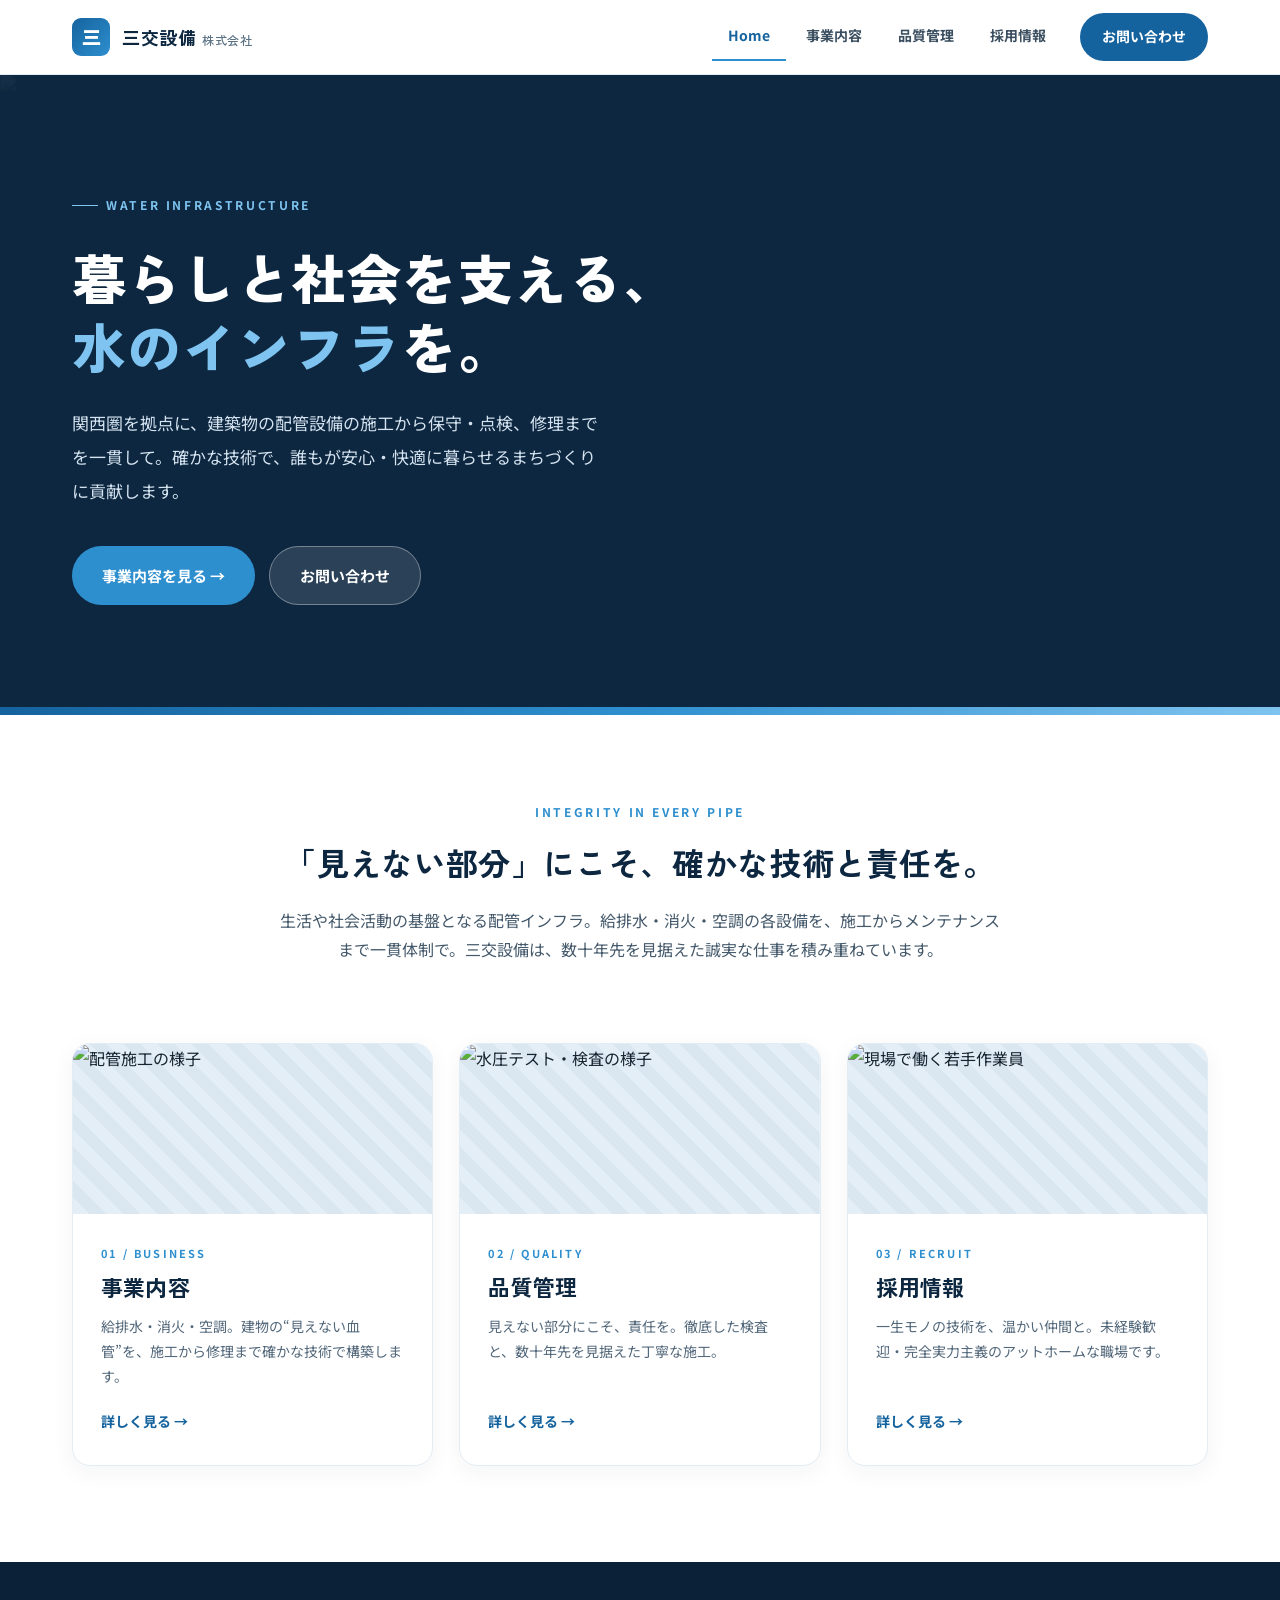
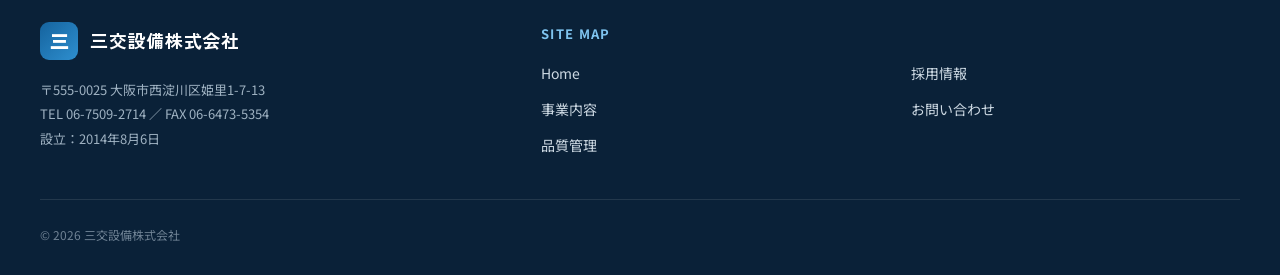
==== index.html @ f9f73b2b "refactor: ファイル構造と画像を更新" ====
<!DOCTYPE html>
<html lang="ja">
<head>
  <meta charset="utf-8">
  <meta name="viewport" content="width=device-width, initial-scale=1">
  <title>三交設備株式会社 ｜ 暮らしと社会を支える水のインフラを</title>
  <meta name="description" content="関西圏を拠点に、給排水・消火・空調の配管設備の施工から保守・点検、修理までを一貫して。確かな技術で安心・快適なまちづくりに貢献する三交設備株式会社のコーポレートサイトです。">
  <link rel="preconnect" href="https://fonts.googleapis.com">
  <link rel="preconnect" href="https://fonts.gstatic.com" crossorigin>
  <link href="https://fonts.googleapis.com/css2?family=Zen+Kaku+Gothic+New:wght@400;500;700;900&family=Noto+Sans+JP:wght@400;500;700&display=swap" rel="stylesheet">
  <link rel="stylesheet" href="assets/css/styles.css">
  <script src="assets/js/main.js" defer></script>
</head>
<body>
<div class="page">

  <!-- ============ HEADER ============ -->
  <header class="site-header">
    <div class="site-header__inner">
      <a class="brand" href="index.html">
        <span class="brand__mark">三</span>
        <span class="brand__name">三交設備<small>株式会社</small></span>
      </a>
      <button class="nav-toggle" type="button" aria-label="メニューを開閉" aria-expanded="false" aria-controls="site-nav">
        <span></span><span></span><span></span>
      </button>
      <nav class="nav" id="site-nav">
        <a class="nav__link is-active" href="index.html">Home</a>
        <a class="nav__link" href="business.html">事業内容</a>
        <a class="nav__link" href="quality.html">品質管理</a>
        <a class="nav__link" href="recruit.html">採用情報</a>
        <a class="nav__cta" href="contact.html">お問い合わせ</a>
      </nav>
    </div>
  </header>

  <main class="main page-enter">

    <!-- HERO -->
    <section class="hero">
      <img class="hero__img" src="assets/images/hero-piping.jpeg" alt="配管施工の現場">
      <div class="hero__overlay"></div>
      <div class="hero__inner">
        <div class="hero__content">
          <div class="hero__eyebrow">WATER INFRASTRUCTURE</div>
          <h1 class="hero__title">暮らしと社会を支える、<br><em>水のインフラ</em>を。</h1>
          <p class="hero__text">関西圏を拠点に、建築物の配管設備の施工から保守・点検、修理までを一貫して。確かな技術で、誰もが安心・快適に暮らせるまちづくりに貢献します。</p>
          <div class="hero__actions">
            <a class="btn btn--accent" href="business.html">事業内容を見る →</a>
            <a class="btn btn--ghost" href="contact.html">お問い合わせ</a>
          </div>
        </div>
      </div>
      <div class="hero__bar"></div>
    </section>

    <!-- INTRO -->
    <section class="intro">
      <div class="eyebrow">INTEGRITY IN EVERY PIPE</div>
      <h2>「見えない部分」にこそ、確かな技術と責任を。</h2>
      <p>生活や社会活動の基盤となる配管インフラ。給排水・消火・空調の各設備を、施工からメンテナンスまで一貫体制で。三交設備は、数十年先を見据えた誠実な仕事を積み重ねています。</p>
    </section>

    <!-- THREE NAV CARDS -->
    <section class="nav-cards">
      <div class="nav-cards__grid">

        <a class="feature-card" href="business.html">
          <div class="feature-card__media media">
            <img src="assets/images/piping-installation.jpeg" alt="配管施工の様子">
          </div>
          <div class="feature-card__body">
            <div class="feature-card__num">01 / BUSINESS</div>
            <h3>事業内容</h3>
            <p>給排水・消火・空調。建物の“見えない血管”を、施工から修理まで確かな技術で構築します。</p>
            <span class="text-link">詳しく見る →</span>
          </div>
        </a>

        <a class="feature-card" href="quality.html">
          <div class="feature-card__media media">
            <img src="assets/images/site-inspection.jpeg" alt="水圧テスト・検査の様子">
          </div>
          <div class="feature-card__body">
            <div class="feature-card__num">02 / QUALITY</div>
            <h3>品質管理</h3>
            <p>見えない部分にこそ、責任を。徹底した検査と、数十年先を見据えた丁寧な施工。</p>
            <span class="text-link">詳しく見る →</span>
          </div>
        </a>

        <a class="feature-card" href="recruit.html">
          <div class="feature-card__media media">
            <img src="assets/images/hvac-inspection.jpeg" alt="現場で働く若手作業員">
          </div>
          <div class="feature-card__body">
            <div class="feature-card__num">03 / RECRUIT</div>
            <h3>採用情報</h3>
            <p>一生モノの技術を、温かい仲間と。未経験歓迎・完全実力主義のアットホームな職場です。</p>
            <span class="text-link">詳しく見る →</span>
          </div>
        </a>

      </div>
    </section>

  </main>

  <!-- ============ FOOTER ============ -->
  <footer class="site-footer">
    <div class="site-footer__grid">
      <div>
        <div class="site-footer__brand">
          <span class="brand__mark">三</span>
          <span class="brand__name">三交設備株式会社</span>
        </div>
        <p class="site-footer__addr">〒555-0025 大阪市西淀川区姫里1-7-13<br>TEL 06-7509-2714 ／ FAX 06-6473-5354<br>設立：2014年8月6日</p>
      </div>
      <div>
        <div class="site-footer__col-title">SITE MAP</div>
        <div class="site-footer__links">
          <a href="index.html">Home</a>
          <a href="business.html">事業内容</a>
          <a href="quality.html">品質管理</a>
        </div>
      </div>
      <div>
        <div class="site-footer__col-title">&nbsp;</div>
        <div class="site-footer__links">
          <a href="recruit.html">採用情報</a>
          <a href="contact.html">お問い合わせ</a>
        </div>
      </div>
    </div>
    <div class="site-footer__copy">© 2026 三交設備株式会社</div>
  </footer>

</div>
</body>
</html>
---- assets/css/styles.css ----
/* =========================================================================
   三交設備株式会社 コーポレートサイト — 共通スタイル
   デザイントークンは docs/design-reference.md を参照
   ========================================================================= */

:root {
  /* Colors */
  --navy:          #0d2740;  /* メインダークネイビー */
  --navy-deep:     #0a2138;  /* フッター背景 */
  --navy-mid:      #16527f;  /* グラデーション用ミドルブルー */
  --blue:          #15639e;  /* プライマリブルー */
  --blue-hover:    #0d4f82;  /* プライマリブルー hover */
  --blue-accent:   #2e8fcf;  /* アクセントブルー */
  --blue-accent-h: #3ba0e0;  /* アクセントブルー hover */
  --blue-light:    #7fc4f0;  /* ライトブルー（ダーク背景上） */
  --pale-1:        #cfe3f1;
  --pale-2:        #cfe0ee;
  --pale-3:        #cdd9e3;
  --bg-tint:       #eef5fa;  /* 薄いブルー背景 */
  --bg-tint-2:     #f6fafd;  /* さらに薄いブルー背景 */

  --ink:           #16242f;  /* 本文デフォルト */
  --ink-1:         #43586a;
  --ink-2:         #52677a;
  --ink-3:         #26384a;
  --muted-1:       #6a7d8c;
  --muted-2:       #90a1ae;
  --muted-3:       #9fb2c2;
  --muted-4:       #6f8294;

  --border:        #e2ecf3;
  --border-input:  #d7e3ec;

  --error:         #d4543a;
  --success:       #1d7a45;
  --success-bg:    #eef9f1;
  --success-border:#bfe0c9;

  /* Layout */
  --maxw:          1200px;
  --pad-x:         32px;

  --radius-card:   18px;
  --radius-sm:     14px;
  --shadow-card:   0 6px 24px rgba(13, 39, 64, .05);
  --shadow-card-h: 0 14px 40px rgba(13, 39, 64, .12);

  --header-h:      74px;

  --font-head: 'Zen Kaku Gothic New', sans-serif;
  --font-body: 'Noto Sans JP', sans-serif;

  /* Placeholder stripe (画像未差し替え時のフォールバック) */
  --stripe: repeating-linear-gradient(45deg, #e4eef6 0, #e4eef6 12px, #dae7f1 12px, #dae7f1 24px);
}

* { box-sizing: border-box; margin: 0; padding: 0; }

html { scroll-behavior: smooth; }

body {
  font-family: var(--font-body);
  color: var(--ink);
  background: #fff;
  -webkit-font-smoothing: antialiased;
  line-height: 1.8;
}

h1, h2, h3, h4 {
  font-family: var(--font-head);
  line-height: 1.35;
  letter-spacing: .01em;
}

img { display: block; max-width: 100%; }

a { color: inherit; text-decoration: none; }

button {
  font-family: inherit;
  cursor: pointer;
  border: none;
  background: none;
  color: inherit;
}

@keyframes fadeUp {
  from { opacity: 0; transform: translateY(18px); }
  to   { opacity: 1; transform: translateY(0); }
}

/* ---- Layout helpers ---------------------------------------------------- */
.page { min-height: 100vh; display: flex; flex-direction: column; background: #fff; }
.main { flex: 1; }
.container { max-width: var(--maxw); margin: 0 auto; padding: 0 var(--pad-x); }
.page-enter { animation: fadeUp .5s ease both; }

.eyebrow {
  font-size: 12px;
  font-weight: 700;
  letter-spacing: .22em;
  color: var(--blue-accent);
}
.eyebrow--light { color: var(--blue-light); }
.eyebrow--center { text-align: center; }

/* ---- Buttons ----------------------------------------------------------- */
.btn {
  display: inline-flex;
  align-items: center;
  justify-content: center;
  gap: 8px;
  font-weight: 700;
  border-radius: 999px;
  transition: background .2s ease, color .2s ease, box-shadow .2s ease, transform .2s ease;
}
.btn--primary { padding: 15px 30px; background: var(--blue); color: #fff; font-size: 15px; }
.btn--primary:hover { background: var(--blue-hover); }
.btn--accent { padding: 15px 30px; background: var(--blue-accent); color: #fff; font-size: 15px; }
.btn--accent:hover { background: var(--blue-accent-h); }
.btn--ghost {
  padding: 15px 30px;
  background: rgba(255, 255, 255, .12);
  color: #fff;
  font-size: 15px;
  border: 1px solid rgba(255, 255, 255, .35);
}
.btn--ghost:hover { background: rgba(255, 255, 255, .22); }
.btn--lg { padding: 16px 38px; font-size: 16px; }

.text-link {
  align-self: flex-start;
  color: var(--blue);
  font-weight: 700;
  font-size: 14px;
  display: inline-flex;
  gap: 6px;
  align-items: center;
  transition: gap .2s ease;
}
.text-link:hover { gap: 11px; }

/* ---- Header ------------------------------------------------------------ */
.site-header {
  position: sticky;
  top: 0;
  z-index: 50;
  background: rgba(255, 255, 255, .92);
  backdrop-filter: blur(10px);
  border-bottom: 1px solid var(--border);
}
.site-header__inner {
  max-width: var(--maxw);
  margin: 0 auto;
  padding: 0 var(--pad-x);
  height: var(--header-h);
  display: flex;
  align-items: center;
  justify-content: space-between;
  gap: 24px;
}
.brand { display: flex; align-items: center; gap: 12px; }
.brand__mark {
  display: flex;
  align-items: center;
  justify-content: center;
  width: 38px;
  height: 38px;
  border-radius: 9px;
  background: linear-gradient(135deg, var(--blue), var(--blue-accent));
  color: #fff;
  font-family: var(--font-head);
  font-weight: 900;
  font-size: 19px;
}
.brand__name {
  font-family: var(--font-head);
  font-weight: 700;
  font-size: 18px;
  color: var(--navy);
  letter-spacing: .04em;
}
.brand__name small { font-size: 12px; font-weight: 500; color: #5b7184; margin-left: 5px; }

.nav { display: flex; align-items: center; gap: 4px; }
.nav__link {
  padding: 10px 16px;
  font-size: 14px;
  font-weight: 700;
  color: #3b4f60;
  border-bottom: 2px solid transparent;
  transition: color .2s ease;
}
.nav__link:hover { color: var(--blue); }
.nav__link.is-active { color: var(--blue); border-bottom-color: var(--blue-accent); }
.nav__cta {
  margin-left: 14px;
  padding: 11px 22px;
  border-radius: 999px;
  background: var(--blue);
  color: #fff;
  font-weight: 700;
  font-size: 14px;
  transition: background .2s ease;
}
.nav__cta:hover { background: var(--blue-hover); }

.nav-toggle { display: none; flex-direction: column; gap: 5px; padding: 8px; }
.nav-toggle span { display: block; width: 24px; height: 2px; background: var(--navy); border-radius: 2px; }

/* ---- Footer ------------------------------------------------------------ */
.site-footer { background: var(--navy-deep); color: var(--pale-3); padding: 60px var(--pad-x) 30px; }
.site-footer__grid {
  max-width: var(--maxw);
  margin: 0 auto;
  display: grid;
  grid-template-columns: 1.4fr 1fr 1fr;
  gap: 40px;
  padding-bottom: 40px;
  border-bottom: 1px solid rgba(255, 255, 255, .1);
}
.site-footer__brand { display: flex; align-items: center; gap: 12px; margin-bottom: 18px; }
.site-footer__brand .brand__name { color: #fff; }
.site-footer__addr { font-size: 13px; line-height: 1.9; color: var(--muted-3); }
.site-footer__col-title {
  font-size: 13px;
  font-weight: 700;
  color: var(--blue-light);
  margin-bottom: 16px;
  letter-spacing: .1em;
  min-height: 19px;
}
.site-footer__links { display: flex; flex-direction: column; gap: 11px; align-items: flex-start; }
.site-footer__links a { font-size: 14px; color: var(--pale-3); transition: color .2s ease; }
.site-footer__links a:hover { color: #fff; }
.site-footer__copy { max-width: var(--maxw); margin: 24px auto 0; font-size: 12px; color: var(--muted-4); }

/* ---- Page header band (Business / Quality / Contact) ------------------- */
.page-head {
  background: linear-gradient(120deg, var(--navy), var(--navy-mid));
  color: #fff;
  padding: 78px var(--pad-x) 64px;
}
.page-head__title { font-size: 40px; font-weight: 900; margin: 16px 0 20px; }
.page-head__lead { font-size: 16px; color: var(--pale-2); max-width: 760px; }
.page-head--photo { position: relative; overflow: hidden; }
.page-head--photo .container { position: relative; z-index: 1; }
.page-head__img { position: absolute; inset: 0; width: 100%; height: 100%; object-fit: cover; opacity: .28; }
.page-head__overlay {
  position: absolute; inset: 0;
  background: linear-gradient(120deg, rgba(13,39,64,.92) 0%, rgba(22,82,127,.72) 100%);
}

/* ---- Image helpers ----------------------------------------------------- */
.media {
  background: var(--stripe) center / cover no-repeat;
  background-color: var(--bg-tint);
}
.media img { width: 100%; height: 100%; object-fit: cover; }

/* =========================================================================
   HOME
   ========================================================================= */
.hero {
  position: relative;
  min-height: 640px;
  display: flex;
  align-items: center;
  overflow: hidden;
  background: var(--navy);
}
.hero__img { position: absolute; inset: 0; width: 100%; height: 100%; object-fit: cover; opacity: .42; }
.hero__overlay {
  position: absolute; inset: 0;
  background: linear-gradient(100deg, rgba(13,39,64,.92) 0%, rgba(13,39,64,.6) 48%, rgba(13,39,64,.15) 100%);
}
.hero__inner { position: relative; max-width: var(--maxw); margin: 0 auto; padding: 0 var(--pad-x); width: 100%; }
.hero__content { max-width: 660px; color: #fff; }
.hero__eyebrow {
  display: inline-flex; align-items: center; gap: 8px;
  font-size: 12px; font-weight: 700; letter-spacing: .22em;
  color: var(--blue-light); margin-bottom: 26px;
}
.hero__eyebrow::before { content: ""; width: 26px; height: 1px; background: var(--blue-light); }
.hero__title { font-size: 54px; font-weight: 900; line-height: 1.28; letter-spacing: .02em; margin-bottom: 26px; }
.hero__title em { font-style: normal; color: var(--blue-light); }
.hero__text { font-size: 17px; line-height: 2; color: #d4e3ef; max-width: 540px; margin-bottom: 38px; }
.hero__actions { display: flex; gap: 14px; flex-wrap: wrap; }
.hero__bar { position: absolute; bottom: 0; left: 0; right: 0; height: 8px;
  background: linear-gradient(90deg, var(--blue), var(--blue-accent), var(--blue-light)); }

.intro { max-width: 1000px; margin: 0 auto; padding: 86px var(--pad-x) 30px; text-align: center; }
.intro h2 { font-size: 32px; font-weight: 700; color: var(--navy); margin: 18px 0 22px; }
.intro p { font-size: 16px; color: var(--ink-1); max-width: 720px; margin: 0 auto; }

.nav-cards { max-width: var(--maxw); margin: 0 auto; padding: 50px var(--pad-x) 96px; }
.nav-cards__grid { display: grid; grid-template-columns: repeat(3, 1fr); gap: 26px; }
.feature-card {
  display: flex; flex-direction: column;
  border: 1px solid var(--border); border-radius: var(--radius-card);
  overflow: hidden; background: #fff; box-shadow: var(--shadow-card);
  transition: box-shadow .25s ease, transform .25s ease;
}
.feature-card:hover { box-shadow: var(--shadow-card-h); transform: translateY(-4px); }
.feature-card__media { height: 170px; }
.feature-card__body { padding: 30px 28px; display: flex; flex-direction: column; flex: 1; }
.feature-card__num { font-size: 11px; font-weight: 700; letter-spacing: .2em; color: var(--blue-accent); margin-bottom: 8px; }
.feature-card__body h3 { font-size: 22px; font-weight: 700; color: var(--navy); margin-bottom: 12px; }
.feature-card__body p { font-size: 14px; color: var(--ink-2); flex: 1; margin-bottom: 20px; }

/* =========================================================================
   BUSINESS
   ========================================================================= */
.biz-list { max-width: 1100px; margin: 0 auto; padding: 80px var(--pad-x) 96px; display: flex; flex-direction: column; gap: 64px; }
.biz-row { display: grid; grid-template-columns: 1.1fr 1fr; gap: 46px; align-items: center; }
.biz-row--reverse { grid-template-columns: 1fr 1.1fr; }
.biz-row--reverse .biz-row__media { order: 1; }
.biz-row--reverse .biz-row__text { order: 2; }
.biz-row__text h2 { font-size: 27px; font-weight: 700; color: var(--navy); margin: 14px 0 18px; }
.biz-row__text p { font-size: 15px; color: var(--ink-1); }
.biz-row__media { height: 280px; border-radius: 16px; overflow: hidden; }

.cta-band { background: var(--bg-tint); padding: 60px var(--pad-x); text-align: center; }
.cta-band h3 { font-size: 24px; font-weight: 700; color: var(--navy); margin-bottom: 14px; }
.cta-band p { font-size: 15px; color: var(--ink-2); margin-bottom: 28px; }

/* =========================================================================
   QUALITY
   ========================================================================= */
.quality-list { max-width: 1080px; margin: 0 auto; padding: 80px var(--pad-x) 60px; display: flex; flex-direction: column; gap: 30px; }
.quality-card {
  display: grid; grid-template-columns: 64px 1fr; gap: 26px; align-items: start;
  border: 1px solid var(--border); border-radius: var(--radius-card);
  padding: 38px 40px; background: #fff; box-shadow: var(--shadow-card);
}
.quality-card__num {
  width: 64px; height: 64px; border-radius: var(--radius-sm); background: var(--bg-tint);
  display: flex; align-items: center; justify-content: center;
  font-family: var(--font-head); font-weight: 900; font-size: 24px; color: var(--blue);
}
.quality-card h2 { font-size: 23px; font-weight: 700; color: var(--navy); margin-bottom: 14px; }
.quality-card p { font-size: 15px; color: var(--ink-1); margin-bottom: 18px; }
.quality-card p:last-child { margin-bottom: 0; }
.badges { display: flex; gap: 10px; flex-wrap: wrap; }
.badge { font-size: 12px; font-weight: 700; color: var(--blue); background: var(--bg-tint); padding: 7px 14px; border-radius: 999px; }

.quality-media { max-width: 1080px; margin: 0 auto; padding: 0 var(--pad-x) 96px; }
.quality-media__frame { height: 300px; border-radius: var(--radius-card); overflow: hidden; }

/* =========================================================================
   RECRUIT
   ========================================================================= */
.recruit-hero {
  position: relative; min-height: 420px; display: flex; align-items: center;
  overflow: hidden; background: var(--navy);
}
.recruit-hero__img { position: absolute; inset: 0; width: 100%; height: 100%; object-fit: cover; opacity: .4; }
.recruit-hero__overlay {
  position: absolute; inset: 0;
  background: linear-gradient(100deg, rgba(13,39,64,.96), rgba(21,99,158,.55));
}
.recruit-hero__inner { position: relative; max-width: var(--maxw); margin: 0 auto; padding: 60px var(--pad-x); width: 100%; color: #fff; }
.recruit-hero__title { font-size: 46px; font-weight: 900; margin: 18px 0; }
.recruit-hero__lead { font-size: 16px; color: var(--pale-2); max-width: 620px; }

.section { max-width: 1080px; margin: 0 auto; padding: 80px var(--pad-x) 24px; }
.section__title { font-size: 28px; font-weight: 700; color: var(--navy); text-align: center; margin: 12px 0 40px; }

.persona-grid { display: grid; grid-template-columns: repeat(3, 1fr); gap: 20px; }
.persona {
  border: 1px solid var(--border); border-radius: 16px; padding: 30px 26px;
  background: #fff; border-top: 4px solid var(--blue-accent);
}
.persona p { font-size: 15px; font-weight: 500; color: var(--ink-3); }
.persona strong { color: var(--blue); }

.reasons-band { background: var(--bg-tint); margin-top: 70px; padding: 74px var(--pad-x); }
.reasons-band__inner { max-width: 1080px; margin: 0 auto; }
.reasons { display: flex; flex-direction: column; gap: 24px; }
.reason {
  display: grid; grid-template-columns: auto 1fr; gap: 30px; align-items: start;
  background: #fff; border-radius: var(--radius-card); padding: 40px 44px;
  box-shadow: 0 6px 24px rgba(13, 39, 64, .06);
}
.reason__num { font-family: var(--font-head); font-weight: 900; font-size: 52px; color: var(--pale-1); line-height: 1; }
.reason h3 { font-size: 21px; font-weight: 700; color: var(--navy); margin-bottom: 12px; }
.reason p { font-size: 15px; color: var(--ink-1); }

.requirements { max-width: 920px; margin: 0 auto; padding: 80px var(--pad-x) 30px; }
.req-table { border: 1px solid var(--border); border-radius: 16px; overflow: hidden; }
.req-row { display: grid; grid-template-columns: 200px 1fr; border-bottom: 1px solid #eef2f6; }
.req-row:last-child { border-bottom: none; }
.req-row__key { background: var(--bg-tint-2); padding: 18px 24px; font-weight: 700; font-size: 14px; color: var(--navy); }
.req-row__val { padding: 18px 24px; font-size: 14px; color: var(--ink-1); }

.recruit-cta { text-align: center; padding: 20px var(--pad-x) 96px; }
.recruit-cta p { font-size: 13px; color: #7a8a99; margin-top: 16px; }

/* =========================================================================
   CONTACT
   ========================================================================= */
.contact-grid {
  max-width: 1080px; margin: 0 auto; padding: 80px var(--pad-x) 96px;
  display: grid; grid-template-columns: 1fr 1fr; gap: 56px; align-items: start;
}
.contact-col h2 { font-size: 22px; font-weight: 700; color: var(--navy); margin-bottom: 26px; }
.contact-info { display: flex; flex-direction: column; gap: 18px; }
.info-card { border: 1px solid var(--border); border-radius: var(--radius-sm); padding: 24px 26px; }
.info-card--accent { background: var(--bg-tint-2); }
.info-card__label { font-size: 12px; font-weight: 700; letter-spacing: .1em; color: var(--blue-accent); margin-bottom: 6px; }
.info-card__tel { font-family: var(--font-head); font-weight: 900; font-size: 30px; color: var(--navy); }
.info-card__tel a { color: inherit; }
.info-card__sub { font-size: 13px; color: var(--muted-1); margin-top: 4px; }
.info-card__val { font-weight: 700; font-size: 16px; color: var(--navy); }
.info-card__val--break { word-break: break-all; }
.info-card__val--lg { font-size: 19px; }
.info-card__addr { font-size: 15px; color: var(--ink-1); }

.form { display: flex; flex-direction: column; gap: 18px; }
.field label { display: block; font-size: 13px; font-weight: 700; color: var(--navy); margin-bottom: 7px; }
.field .req { color: var(--error); }
.field input, .field select, .field textarea {
  width: 100%; padding: 13px 15px; border: 1px solid var(--border-input);
  border-radius: 10px; font-size: 14px; font-family: inherit; background: #fff;
}
.field textarea { resize: vertical; }
.field input:focus, .field select:focus, .field textarea:focus { border-color: var(--blue-accent); outline: none; }
.form__submit { padding: 15px; border-radius: 10px; background: var(--blue); color: #fff; font-weight: 700; font-size: 15px; margin-top: 4px; transition: background .2s ease; }
.form__submit:hover { background: var(--blue-hover); }
.form__error { font-size: 13px; color: var(--error); font-weight: 500; }
.form__note { font-size: 12px; color: var(--muted-2); }

.form-success {
  border: 1px solid var(--success-border); background: var(--success-bg);
  border-radius: var(--radius-sm); padding: 40px 30px; text-align: center;
}
.form-success__icon { font-size: 40px; margin-bottom: 10px; color: var(--success); }
.form-success h3 { font-size: 19px; font-weight: 700; color: var(--success); margin-bottom: 8px; }
.form-success p { font-size: 14px; color: var(--ink-1); }

.contact-map { border-top: 1px solid var(--border); }
.contact-map iframe { display: block; width: 100%; height: 360px; border: 0; }

[hidden] { display: none !important; }

/* =========================================================================
   RESPONSIVE
   ========================================================================= */
@media (max-width: 900px) {
  :root { --pad-x: 22px; }

  /* Mobile nav */
  .nav-toggle { display: flex; }
  .nav {
    position: absolute; top: var(--header-h); left: 0; right: 0;
    flex-direction: column; align-items: stretch; gap: 0;
    background: #fff; border-bottom: 1px solid var(--border);
    padding: 8px var(--pad-x) 16px;
    box-shadow: 0 12px 24px rgba(13, 39, 64, .08);
  }
  .nav[hidden] { display: none; }
  .nav__link { padding: 14px 4px; border-bottom: 1px solid var(--border); border-radius: 0; }
  .nav__link.is-active { border-bottom-color: var(--border); }
  .nav__cta { margin: 12px 0 0; text-align: center; }

  .nav-cards__grid,
  .persona-grid { grid-template-columns: 1fr; }

  .biz-row,
  .biz-row--reverse { grid-template-columns: 1fr; gap: 24px; }
  .biz-row--reverse .biz-row__media { order: 0; }
  .biz-row--reverse .biz-row__text { order: 0; }

  .quality-card { grid-template-columns: 1fr; gap: 18px; }
  .contact-grid { grid-template-columns: 1fr; gap: 40px; }

  .hero__title { font-size: 38px; }
  .hero__text { font-size: 16px; }
  .page-head__title { font-size: 30px; }
  .recruit-hero__title { font-size: 34px; }
  .intro h2 { font-size: 26px; }
  .reason { grid-template-columns: 1fr; gap: 12px; padding: 32px 28px; }
  .req-row { grid-template-columns: 1fr; }
  .req-row__key { border-bottom: 1px solid #eef2f6; }
}

@media (max-width: 520px) {
  .hero__title { font-size: 30px; }
  .page-head { padding: 56px var(--pad-x) 44px; }
}
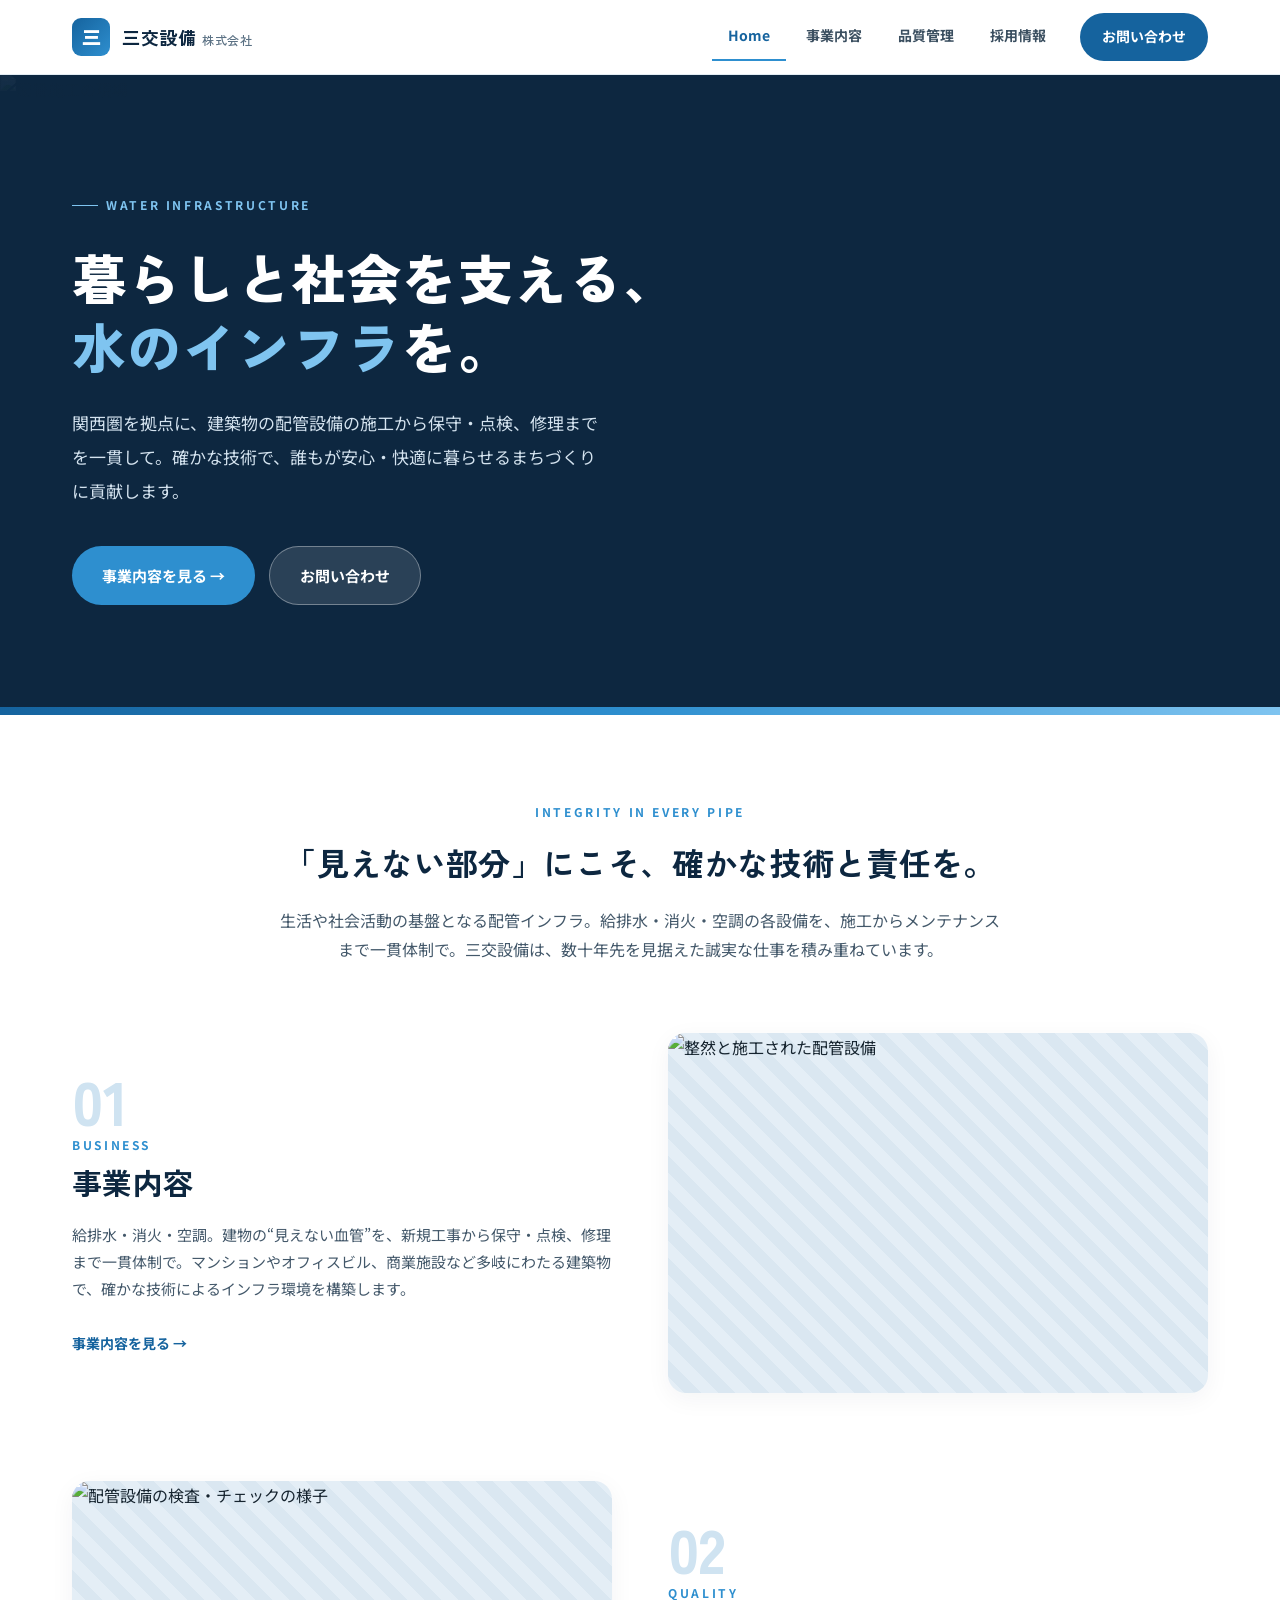
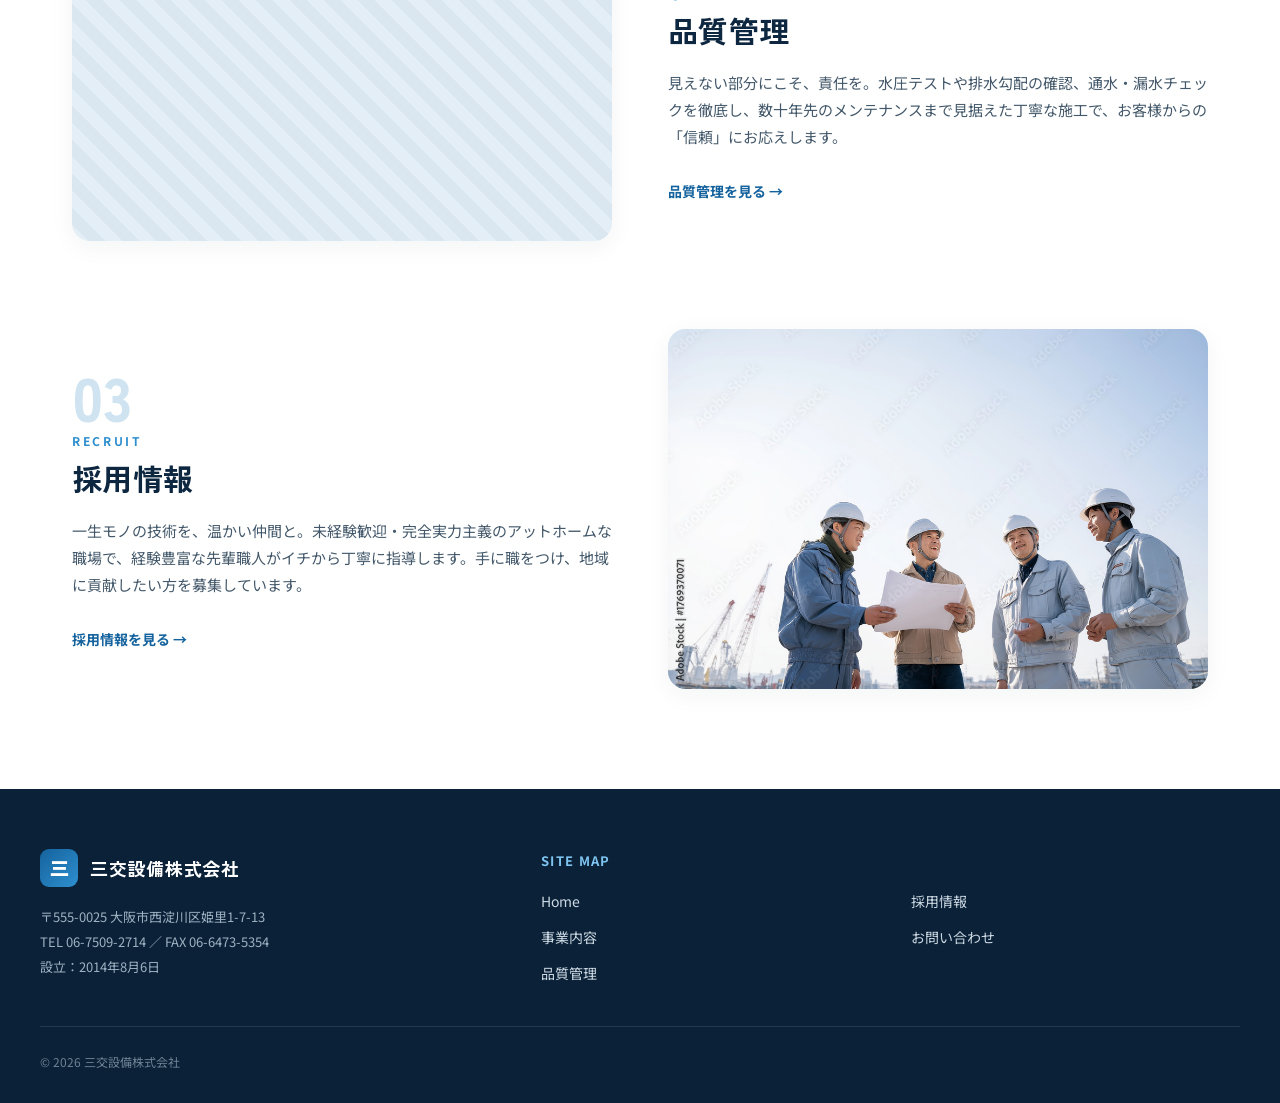
==== commit d75094ba: "feat: デザインをブラッシュアップ" ====
--- a/index.html
+++ b/index.html
@@ -61,47 +61,48 @@
       <p>生活や社会活動の基盤となる配管インフラ。給排水・消火・空調の各設備を、施工からメンテナンスまで一貫体制で。三交設備は、数十年先を見据えた誠実な仕事を積み重ねています。</p>
     </section>
 
-    <!-- THREE NAV CARDS -->
-    <section class="nav-cards">
-      <div class="nav-cards__grid">
+    <!-- FEATURE ROWS（交互フルワイド） -->
+    <section class="features">
 
-        <a class="feature-card" href="business.html">
-          <div class="feature-card__media media">
-            <img src="assets/images/piping-installation.jpeg" alt="配管施工の様子">
-          </div>
-          <div class="feature-card__body">
-            <div class="feature-card__num">01 / BUSINESS</div>
-            <h3>事業内容</h3>
-            <p>給排水・消火・空調。建物の“見えない血管”を、施工から修理まで確かな技術で構築します。</p>
-            <span class="text-link">詳しく見る →</span>
-          </div>
-        </a>
+      <a class="feature" href="business.html">
+        <div class="feature__text">
+          <div class="feature__num">01</div>
+          <div class="eyebrow">BUSINESS</div>
+          <h2>事業内容</h2>
+          <p>給排水・消火・空調。建物の“見えない血管”を、新規工事から保守・点検、修理まで一貫体制で。マンションやオフィスビル、商業施設など多岐にわたる建築物で、確かな技術によるインフラ環境を構築します。</p>
+          <span class="text-link">事業内容を見る →</span>
+        </div>
+        <div class="feature__media media">
+          <img src="assets/images/piping-installation.jpeg" alt="整然と施工された配管設備">
+        </div>
+      </a>
 
-        <a class="feature-card" href="quality.html">
-          <div class="feature-card__media media">
-            <img src="assets/images/site-inspection.jpeg" alt="水圧テスト・検査の様子">
-          </div>
-          <div class="feature-card__body">
-            <div class="feature-card__num">02 / QUALITY</div>
-            <h3>品質管理</h3>
-            <p>見えない部分にこそ、責任を。徹底した検査と、数十年先を見据えた丁寧な施工。</p>
-            <span class="text-link">詳しく見る →</span>
-          </div>
-        </a>
+      <a class="feature feature--reverse" href="quality.html">
+        <div class="feature__media media">
+          <img src="assets/images/quality-inspection.jpeg" alt="配管設備の検査・チェックの様子">
+        </div>
+        <div class="feature__text">
+          <div class="feature__num">02</div>
+          <div class="eyebrow">QUALITY</div>
+          <h2>品質管理</h2>
+          <p>見えない部分にこそ、責任を。水圧テストや排水勾配の確認、通水・漏水チェックを徹底し、数十年先のメンテナンスまで見据えた丁寧な施工で、お客様からの「信頼」にお応えします。</p>
+          <span class="text-link">品質管理を見る →</span>
+        </div>
+      </a>
 
-        <a class="feature-card" href="recruit.html">
-          <div class="feature-card__media media">
-            <img src="assets/images/hvac-inspection.jpeg" alt="現場で働く若手作業員">
-          </div>
-          <div class="feature-card__body">
-            <div class="feature-card__num">03 / RECRUIT</div>
-            <h3>採用情報</h3>
-            <p>一生モノの技術を、温かい仲間と。未経験歓迎・完全実力主義のアットホームな職場です。</p>
-            <span class="text-link">詳しく見る →</span>
-          </div>
-        </a>
+      <a class="feature" href="recruit.html">
+        <div class="feature__text">
+          <div class="feature__num">03</div>
+          <div class="eyebrow">RECRUIT</div>
+          <h2>採用情報</h2>
+          <p>一生モノの技術を、温かい仲間と。未経験歓迎・完全実力主義のアットホームな職場で、経験豊富な先輩職人がイチから丁寧に指導します。手に職をつけ、地域に貢献したい方を募集しています。</p>
+          <span class="text-link">採用情報を見る →</span>
+        </div>
+        <div class="feature__media media">
+          <img src="assets/images/team.jpeg" alt="現場で語らう三交設備の社員たち">
+        </div>
+      </a>
 
-      </div>
     </section>
 
   </main>
--- a/assets/css/styles.css
+++ b/assets/css/styles.css
@@ -293,20 +293,25 @@
 .intro h2 { font-size: 32px; font-weight: 700; color: var(--navy); margin: 18px 0 22px; }
 .intro p { font-size: 16px; color: var(--ink-1); max-width: 720px; margin: 0 auto; }
 
-.nav-cards { max-width: var(--maxw); margin: 0 auto; padding: 50px var(--pad-x) 96px; }
-.nav-cards__grid { display: grid; grid-template-columns: repeat(3, 1fr); gap: 26px; }
-.feature-card {
-  display: flex; flex-direction: column;
-  border: 1px solid var(--border); border-radius: var(--radius-card);
-  overflow: hidden; background: #fff; box-shadow: var(--shadow-card);
-  transition: box-shadow .25s ease, transform .25s ease;
-}
-.feature-card:hover { box-shadow: var(--shadow-card-h); transform: translateY(-4px); }
-.feature-card__media { height: 170px; }
-.feature-card__body { padding: 30px 28px; display: flex; flex-direction: column; flex: 1; }
-.feature-card__num { font-size: 11px; font-weight: 700; letter-spacing: .2em; color: var(--blue-accent); margin-bottom: 8px; }
-.feature-card__body h3 { font-size: 22px; font-weight: 700; color: var(--navy); margin-bottom: 12px; }
-.feature-card__body p { font-size: 14px; color: var(--ink-2); flex: 1; margin-bottom: 20px; }
+/* Alternating full-width feature rows（Home / 採用情報で共用） */
+.features { max-width: var(--maxw); margin: 0 auto; padding: 40px var(--pad-x) 100px; display: flex; flex-direction: column; gap: 88px; }
+.feature {
+  display: grid; grid-template-columns: 1fr 1fr; gap: 56px; align-items: center;
+  color: inherit;
+}
+.feature--reverse .feature__media { order: 1; }
+.feature--reverse .feature__text { order: 2; }
+.feature__media { height: 360px; border-radius: var(--radius-card); overflow: hidden; box-shadow: var(--shadow-card); }
+.feature__media img { transition: transform .5s ease; }
+.feature:hover .feature__media img { transform: scale(1.05); }
+.feature__num { font-family: var(--font-head); font-weight: 900; font-size: 60px; color: var(--pale-1); line-height: 1; margin-bottom: 4px; }
+.feature__text h2 { font-size: 30px; font-weight: 700; color: var(--navy); margin: 6px 0 18px; }
+.feature__text p { font-size: 15px; color: var(--ink-1); margin-bottom: 26px; }
+a.feature:hover .text-link { gap: 11px; }
+
+/* 単独のワイド写真帯 */
+.photo-band { max-width: var(--maxw); margin: 0 auto; padding: 0 var(--pad-x); }
+.photo-band__frame { height: 380px; border-radius: var(--radius-card); overflow: hidden; box-shadow: var(--shadow-card); }
 
 /* =========================================================================
    BUSINESS
@@ -366,25 +371,28 @@
 .section { max-width: 1080px; margin: 0 auto; padding: 80px var(--pad-x) 24px; }
 .section__title { font-size: 28px; font-weight: 700; color: var(--navy); text-align: center; margin: 12px 0 40px; }
 
-.persona-grid { display: grid; grid-template-columns: repeat(3, 1fr); gap: 20px; }
+.persona-grid { display: grid; grid-template-columns: repeat(3, 1fr); gap: 24px; }
 .persona {
-  border: 1px solid var(--border); border-radius: 16px; padding: 30px 26px;
-  background: #fff; border-top: 4px solid var(--blue-accent);
-}
-.persona p { font-size: 15px; font-weight: 500; color: var(--ink-3); }
-.persona strong { color: var(--blue); }
+  display: flex; flex-direction: column; align-items: center; text-align: center;
+  border: 1px solid var(--border); border-radius: var(--radius-card);
+  padding: 44px 30px 38px; background: #fff;
+  box-shadow: var(--shadow-card);
+  transition: transform .25s ease, box-shadow .25s ease;
+}
+.persona:hover { transform: translateY(-4px); box-shadow: var(--shadow-card-h); }
+.persona__icon {
+  width: 60px; height: 60px; border-radius: 50%;
+  background: var(--bg-tint); color: var(--blue);
+  display: flex; align-items: center; justify-content: center;
+  margin-bottom: 22px;
+}
+.persona__icon svg { width: 28px; height: 28px; }
+.persona__title { font-family: var(--font-head); font-size: 20px; font-weight: 700; color: var(--navy); margin-bottom: 10px; }
+.persona p { font-size: 14px; font-weight: 500; color: var(--ink-2); line-height: 1.9; }
 
 .reasons-band { background: var(--bg-tint); margin-top: 70px; padding: 74px var(--pad-x); }
 .reasons-band__inner { max-width: 1080px; margin: 0 auto; }
-.reasons { display: flex; flex-direction: column; gap: 24px; }
-.reason {
-  display: grid; grid-template-columns: auto 1fr; gap: 30px; align-items: start;
-  background: #fff; border-radius: var(--radius-card); padding: 40px 44px;
-  box-shadow: 0 6px 24px rgba(13, 39, 64, .06);
-}
-.reason__num { font-family: var(--font-head); font-weight: 900; font-size: 52px; color: var(--pale-1); line-height: 1; }
-.reason h3 { font-size: 21px; font-weight: 700; color: var(--navy); margin-bottom: 12px; }
-.reason p { font-size: 15px; color: var(--ink-1); }
+.reasons { display: flex; flex-direction: column; gap: 72px; }
 
 .requirements { max-width: 920px; margin: 0 auto; padding: 80px var(--pad-x) 30px; }
 .req-table { border: 1px solid var(--border); border-radius: 16px; overflow: hidden; }
@@ -463,8 +471,21 @@
   .nav__link.is-active { border-bottom-color: var(--border); }
   .nav__cta { margin: 12px 0 0; text-align: center; }
 
-  .nav-cards__grid,
   .persona-grid { grid-template-columns: 1fr; }
+
+  .site-footer__grid { grid-template-columns: 1fr; gap: 32px; }
+  .site-footer__col-title { min-height: 0; }
+
+  .features { gap: 56px; padding-bottom: 72px; }
+  .feature,
+  .feature--reverse { grid-template-columns: 1fr; gap: 22px; }
+  .feature__media { order: -1; height: 240px; }
+  .feature--reverse .feature__media { order: -1; }
+  .feature--reverse .feature__text { order: 0; }
+  .feature__num { font-size: 48px; }
+  .feature__text h2 { font-size: 26px; }
+  .reasons { gap: 48px; }
+  .photo-band__frame { height: 240px; }
 
   .biz-row,
   .biz-row--reverse { grid-template-columns: 1fr; gap: 24px; }
@@ -479,7 +500,6 @@
   .page-head__title { font-size: 30px; }
   .recruit-hero__title { font-size: 34px; }
   .intro h2 { font-size: 26px; }
-  .reason { grid-template-columns: 1fr; gap: 12px; padding: 32px 28px; }
   .req-row { grid-template-columns: 1fr; }
   .req-row__key { border-bottom: 1px solid #eef2f6; }
 }
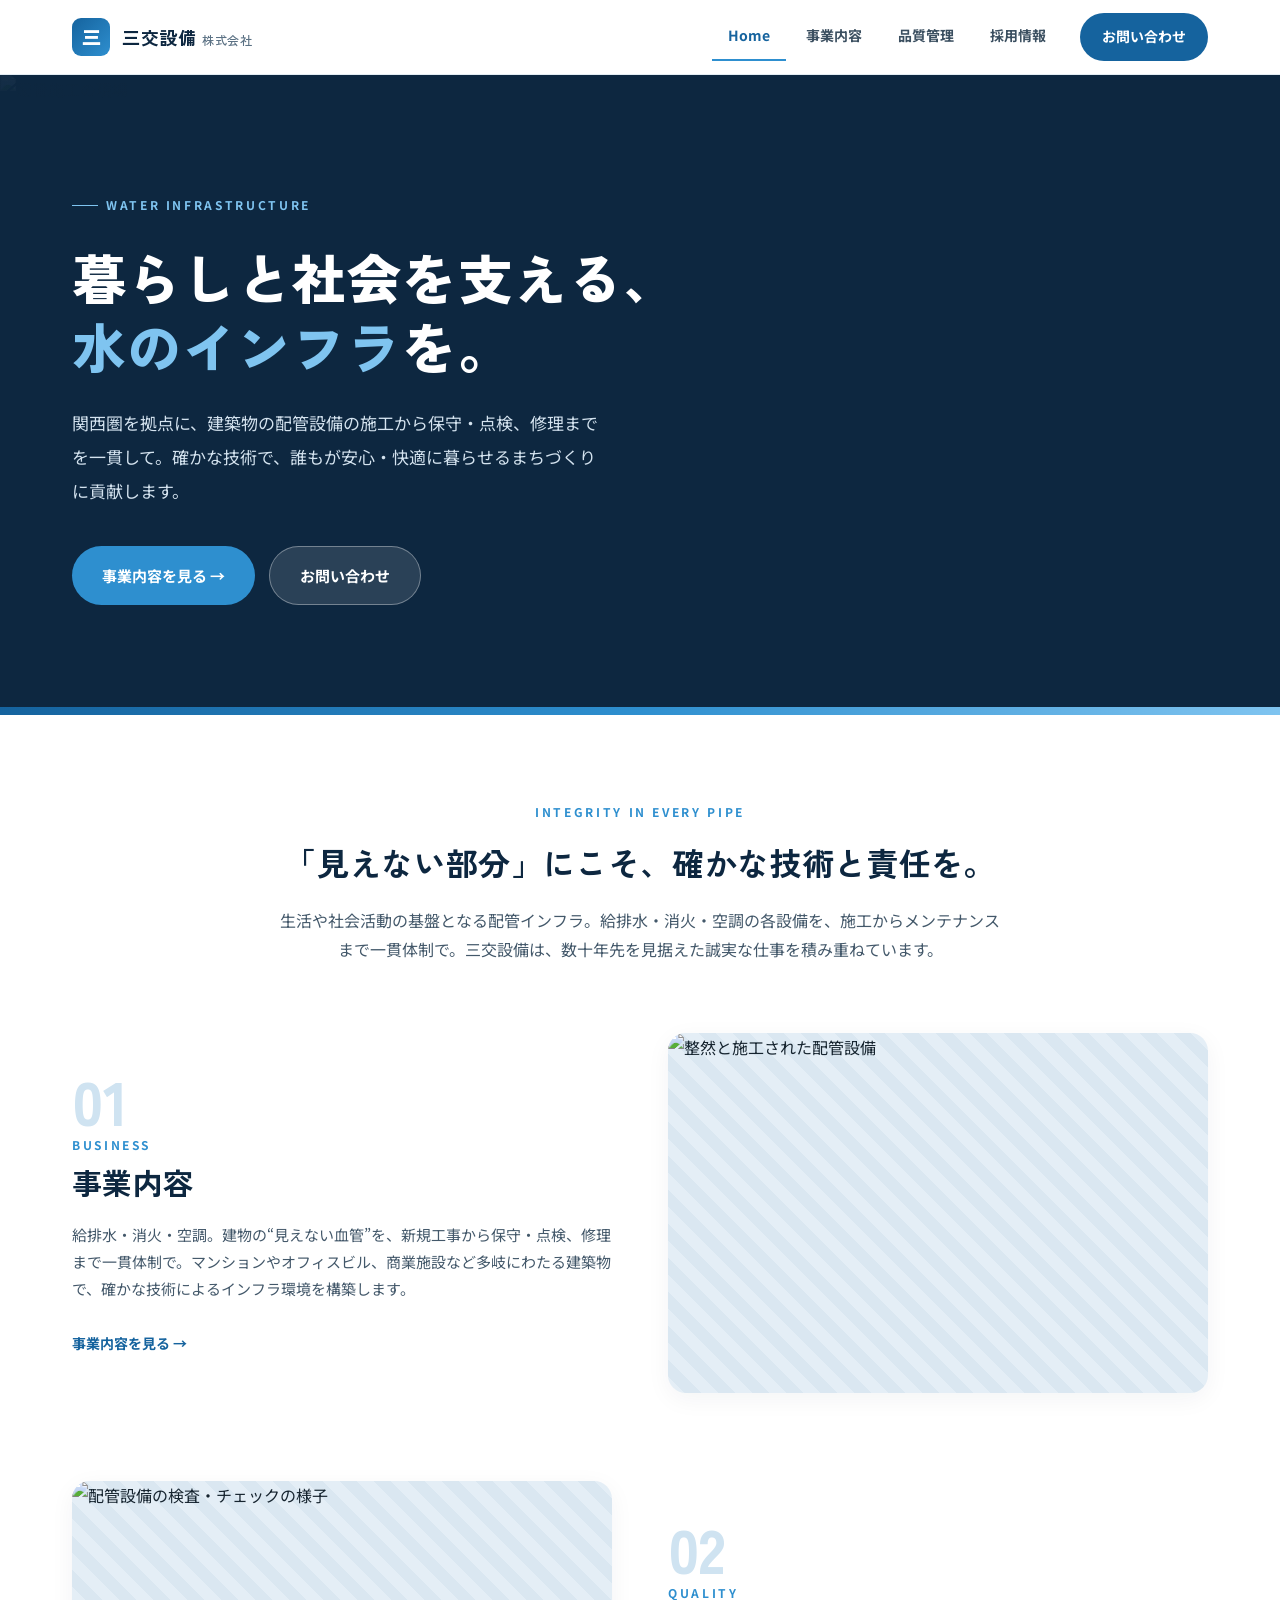
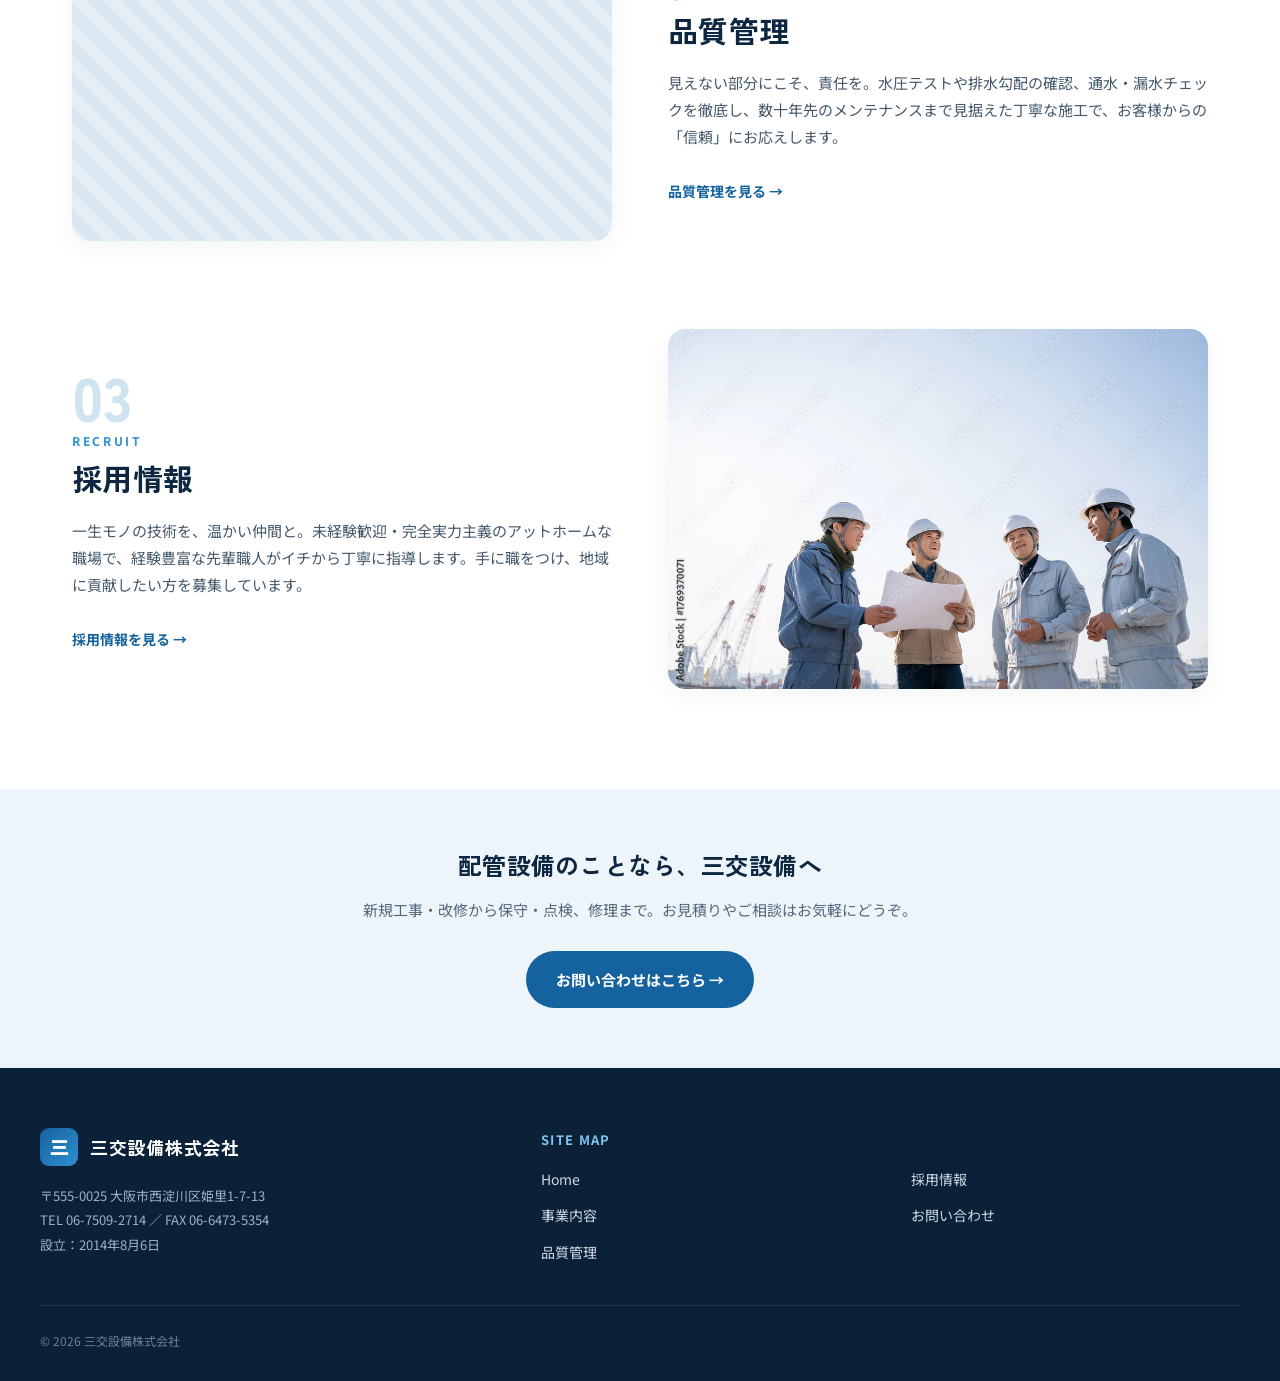
==== commit 721f532e: "ブラッシュアップ" ====
--- a/index.html
+++ b/index.html
@@ -5,6 +5,15 @@
   <meta name="viewport" content="width=device-width, initial-scale=1">
   <title>三交設備株式会社 ｜ 暮らしと社会を支える水のインフラを</title>
   <meta name="description" content="関西圏を拠点に、給排水・消火・空調の配管設備の施工から保守・点検、修理までを一貫して。確かな技術で安心・快適なまちづくりに貢献する三交設備株式会社のコーポレートサイトです。">
+  <meta name="theme-color" content="#0d2740">
+  <link rel="icon" href="assets/favicon.svg">
+  <meta property="og:type" content="website">
+  <meta property="og:site_name" content="三交設備株式会社">
+  <meta property="og:locale" content="ja_JP">
+  <meta property="og:title" content="三交設備株式会社 ｜ 暮らしと社会を支える水のインフラを">
+  <meta property="og:description" content="関西圏を拠点に、給排水・消火・空調の配管設備の施工から保守・点検、修理までを一貫して。確かな技術で安心・快適なまちづくりに貢献します。">
+  <meta property="og:image" content="assets/images/hero-piping.jpeg">
+  <meta name="twitter:card" content="summary_large_image">
   <link rel="preconnect" href="https://fonts.googleapis.com">
   <link rel="preconnect" href="https://fonts.gstatic.com" crossorigin>
   <link href="https://fonts.googleapis.com/css2?family=Zen+Kaku+Gothic+New:wght@400;500;700;900&family=Noto+Sans+JP:wght@400;500;700&display=swap" rel="stylesheet">
@@ -73,13 +82,13 @@
           <span class="text-link">事業内容を見る →</span>
         </div>
         <div class="feature__media media">
-          <img src="assets/images/piping-installation.jpeg" alt="整然と施工された配管設備">
+          <img loading="lazy" src="assets/images/piping-installation.jpeg" alt="整然と施工された配管設備">
         </div>
       </a>
 
       <a class="feature feature--reverse" href="quality.html">
         <div class="feature__media media">
-          <img src="assets/images/quality-inspection.jpeg" alt="配管設備の検査・チェックの様子">
+          <img loading="lazy" src="assets/images/quality-inspection.jpeg" alt="配管設備の検査・チェックの様子">
         </div>
         <div class="feature__text">
           <div class="feature__num">02</div>
@@ -99,11 +108,18 @@
           <span class="text-link">採用情報を見る →</span>
         </div>
         <div class="feature__media media">
-          <img src="assets/images/team.jpeg" alt="現場で語らう三交設備の社員たち">
+          <img loading="lazy" src="assets/images/team.jpeg" alt="現場で語らう三交設備の社員たち">
         </div>
       </a>
 
     </section>
+
+    <!-- CLOSING CTA -->
+    <div class="cta-band">
+      <h3>配管設備のことなら、三交設備へ</h3>
+      <p>新規工事・改修から保守・点検、修理まで。お見積りやご相談はお気軽にどうぞ。</p>
+      <a class="btn btn--primary" href="contact.html">お問い合わせはこちら →</a>
+    </div>
 
   </main>
 
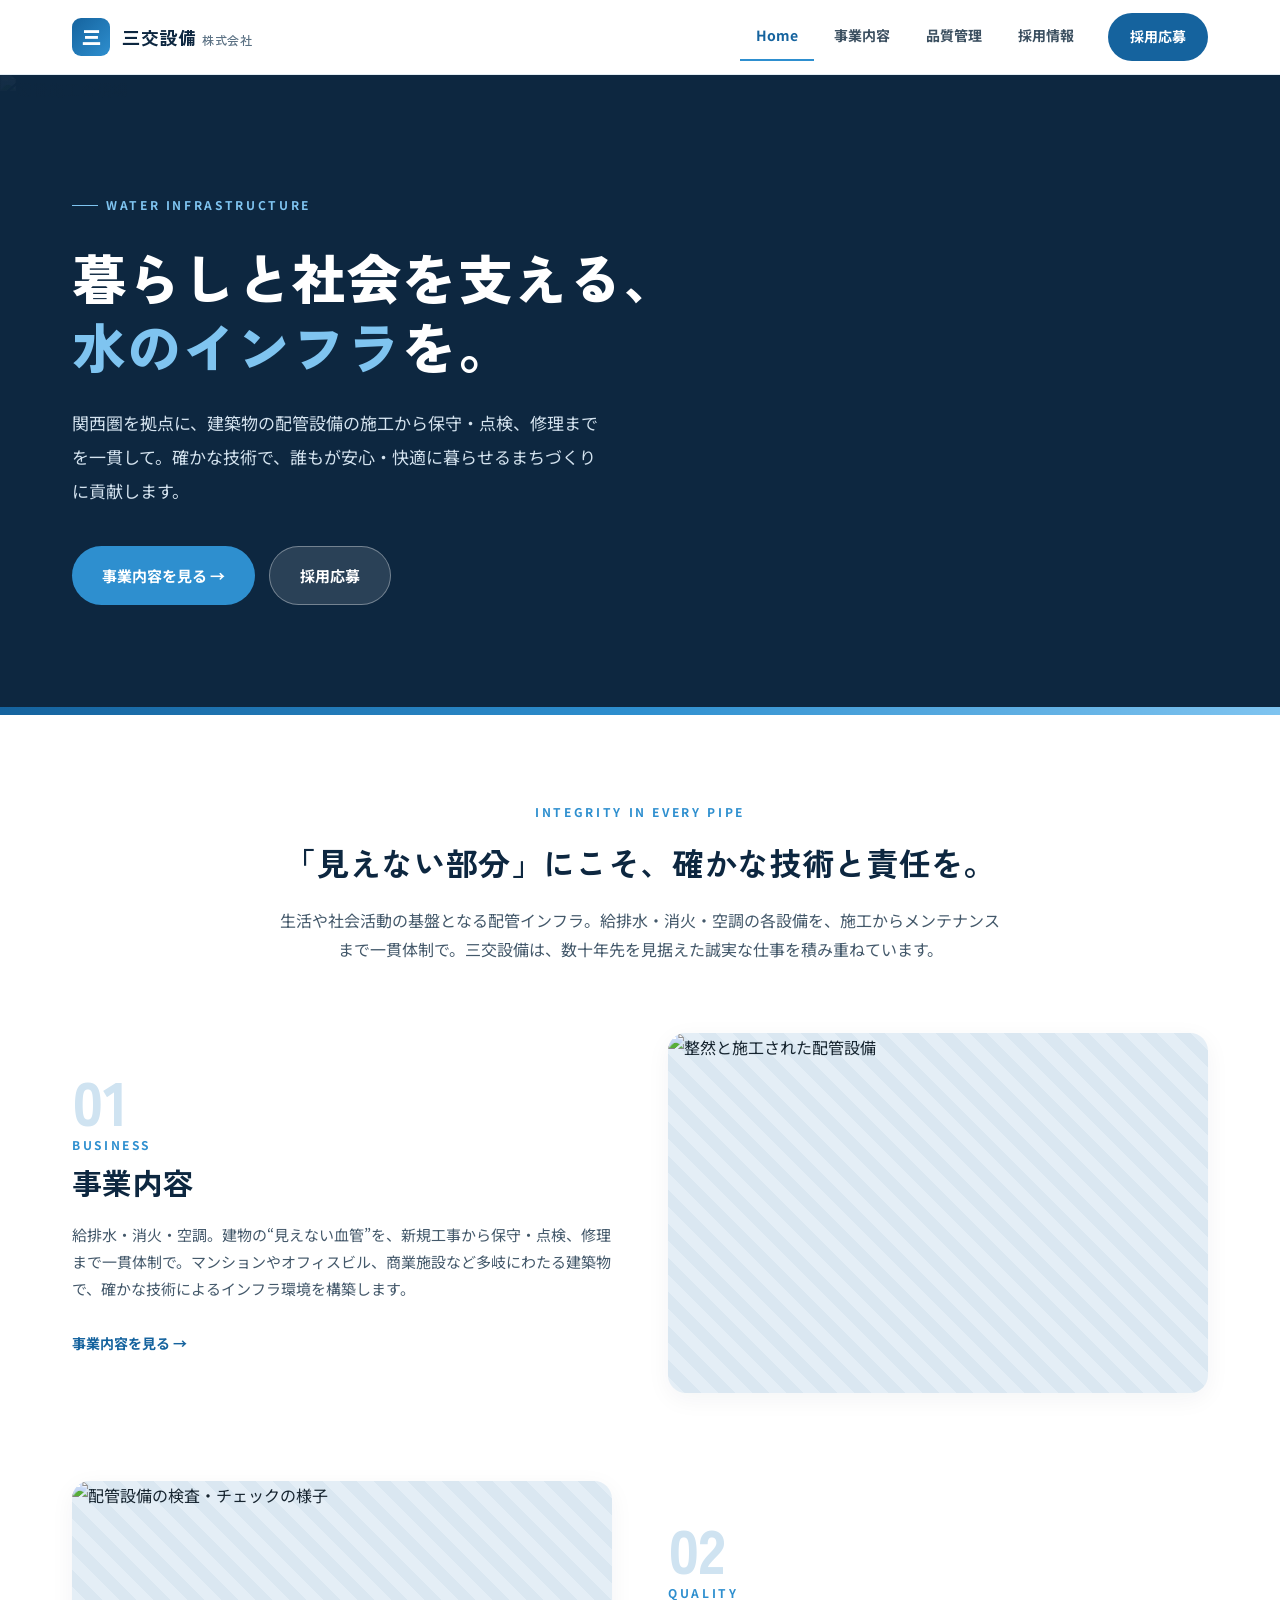
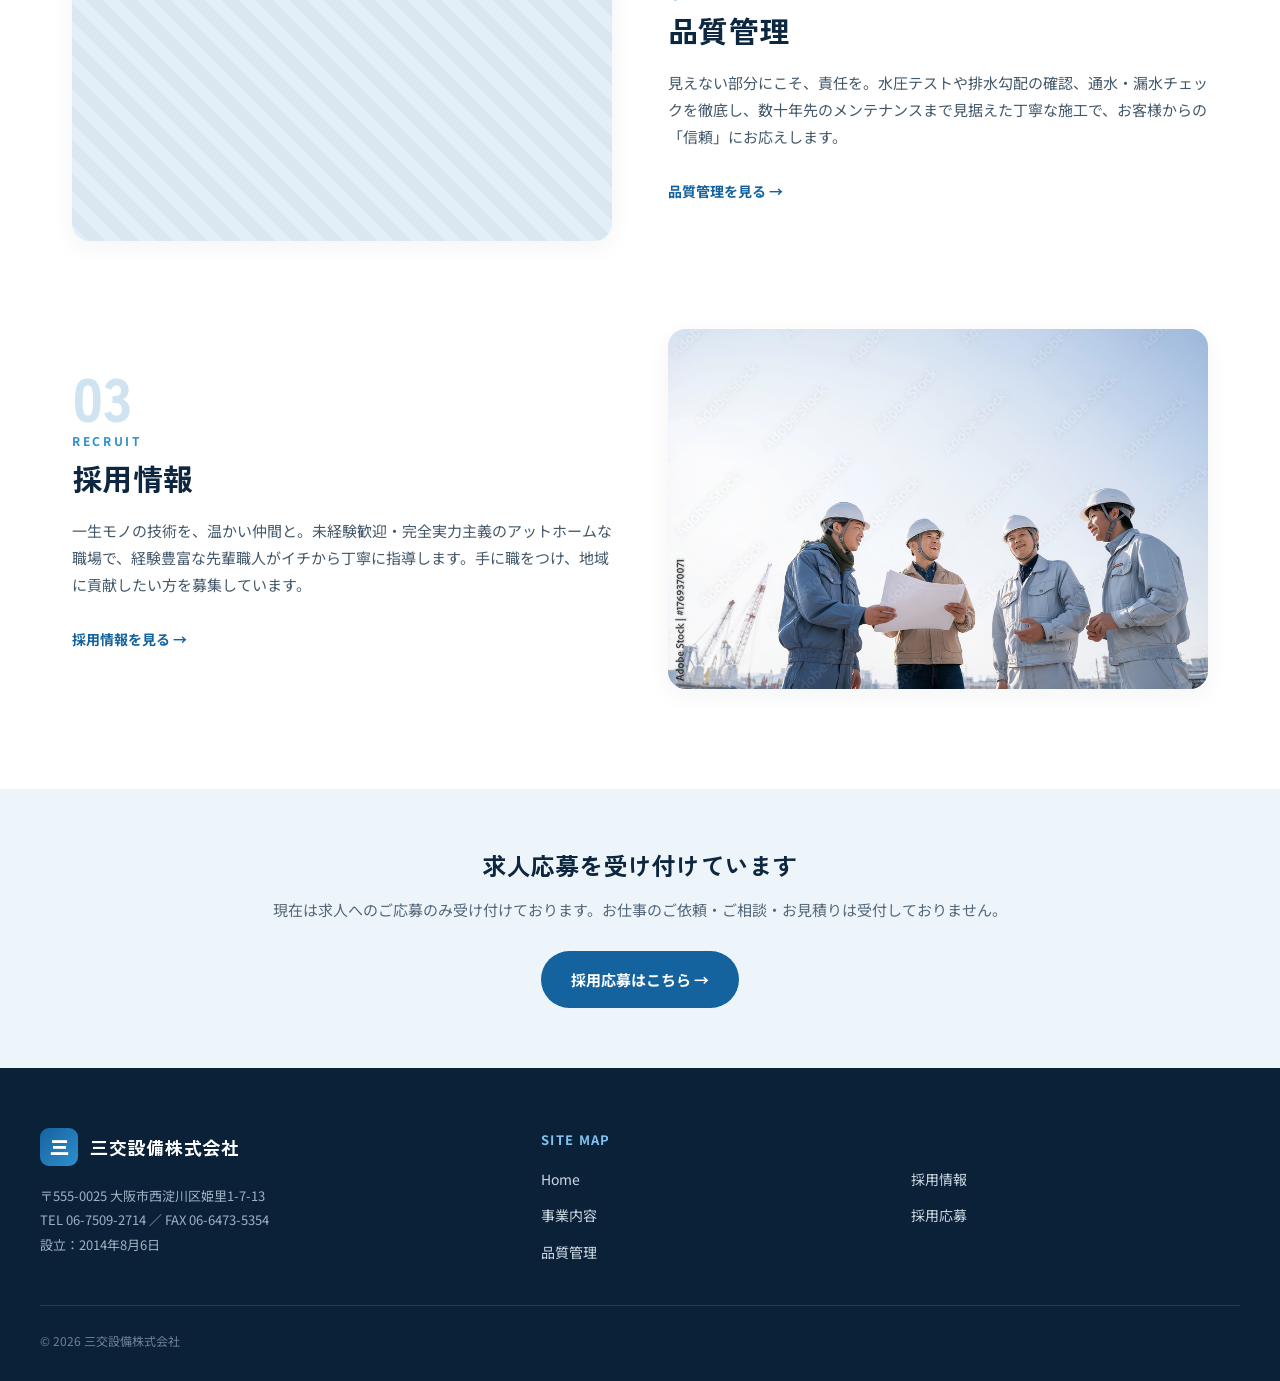
==== commit 591ad8c9: "feat: 仕事の問い合わせを削除" ====
--- a/index.html
+++ b/index.html
@@ -38,7 +38,7 @@
         <a class="nav__link" href="business.html">事業内容</a>
         <a class="nav__link" href="quality.html">品質管理</a>
         <a class="nav__link" href="recruit.html">採用情報</a>
-        <a class="nav__cta" href="contact.html">お問い合わせ</a>
+        <a class="nav__cta" href="contact.html">採用応募</a>
       </nav>
     </div>
   </header>
@@ -56,7 +56,7 @@
           <p class="hero__text">関西圏を拠点に、建築物の配管設備の施工から保守・点検、修理までを一貫して。確かな技術で、誰もが安心・快適に暮らせるまちづくりに貢献します。</p>
           <div class="hero__actions">
             <a class="btn btn--accent" href="business.html">事業内容を見る →</a>
-            <a class="btn btn--ghost" href="contact.html">お問い合わせ</a>
+            <a class="btn btn--ghost" href="contact.html">採用応募</a>
           </div>
         </div>
       </div>
@@ -116,9 +116,9 @@
 
     <!-- CLOSING CTA -->
     <div class="cta-band">
-      <h3>配管設備のことなら、三交設備へ</h3>
-      <p>新規工事・改修から保守・点検、修理まで。お見積りやご相談はお気軽にどうぞ。</p>
-      <a class="btn btn--primary" href="contact.html">お問い合わせはこちら →</a>
+      <h3>求人応募を受け付けています</h3>
+      <p>現在は求人へのご応募のみ受け付けております。お仕事のご依頼・ご相談・お見積りは受付しておりません。</p>
+      <a class="btn btn--primary" href="contact.html">採用応募はこちら →</a>
     </div>
 
   </main>
@@ -145,7 +145,7 @@
         <div class="site-footer__col-title">&nbsp;</div>
         <div class="site-footer__links">
           <a href="recruit.html">採用情報</a>
-          <a href="contact.html">お問い合わせ</a>
+          <a href="contact.html">採用応募</a>
         </div>
       </div>
     </div>
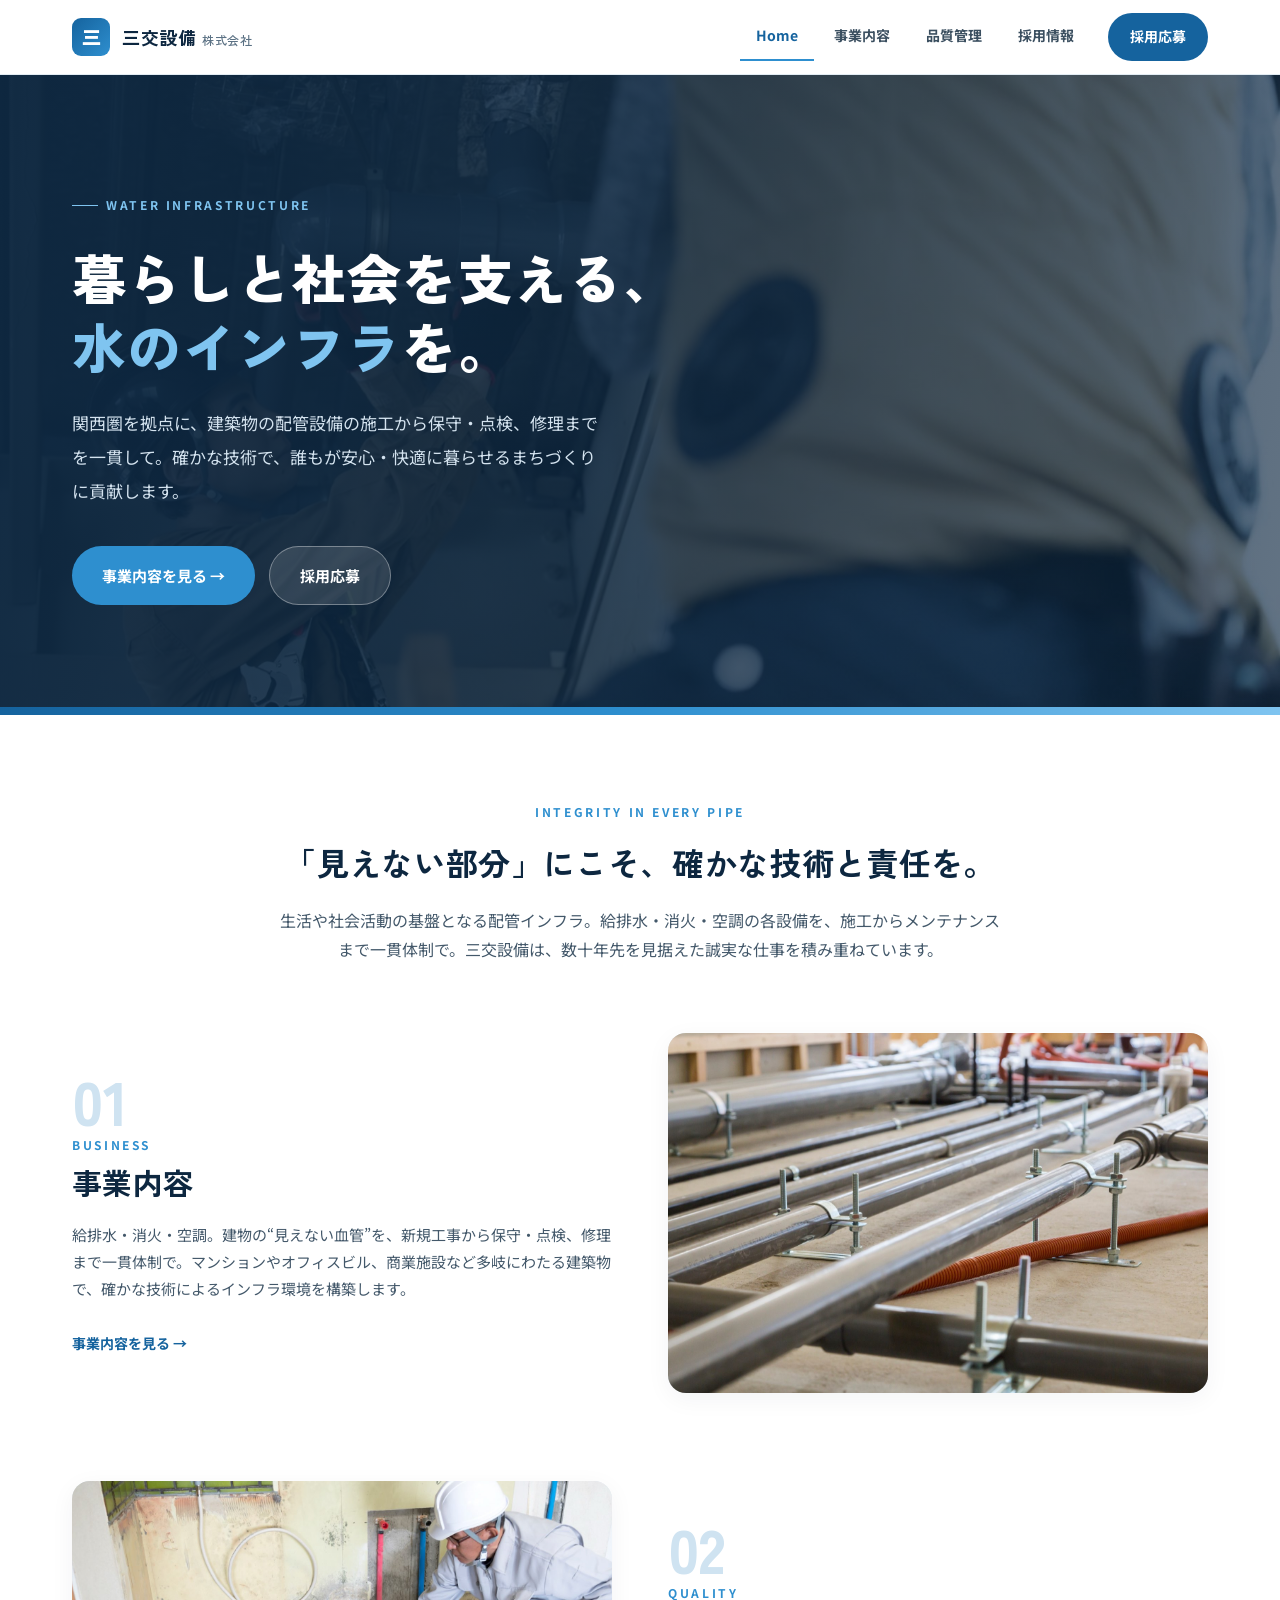
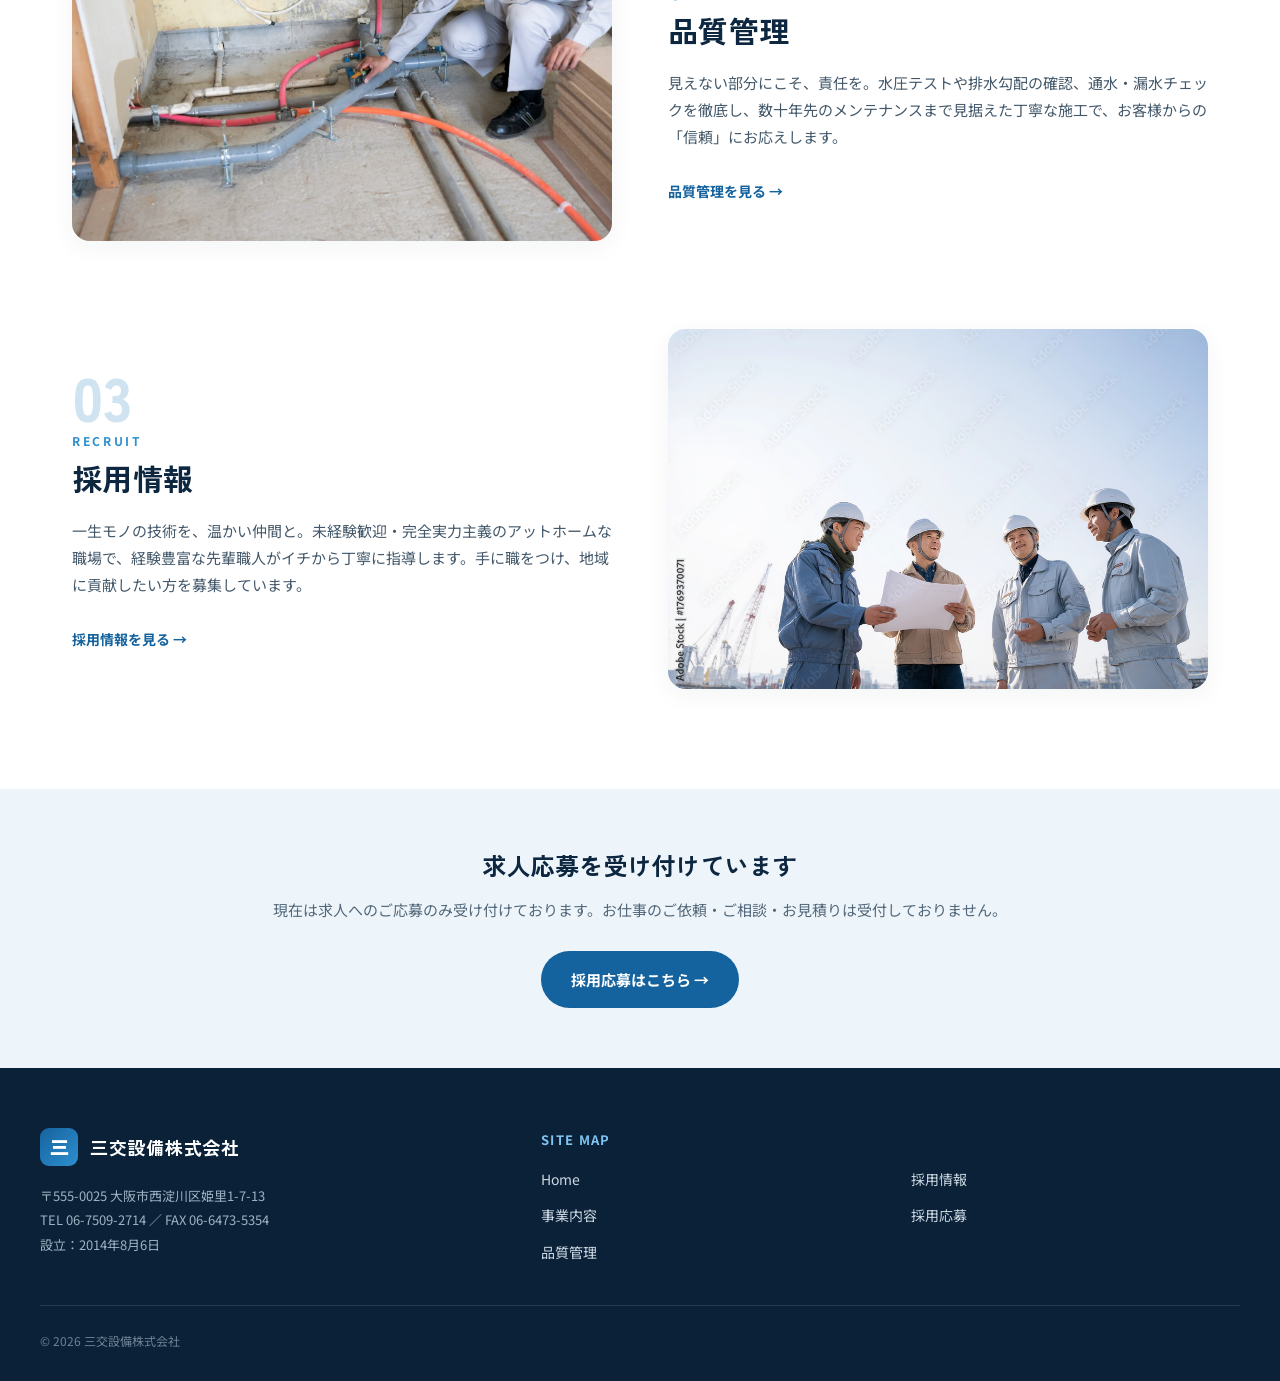
==== commit 7228fc22: "feat: add SEO foundation and optimize image delivery" ====
--- a/index.html
+++ b/index.html
@@ -7,18 +7,69 @@
   <meta name="description" content="関西圏を拠点に、給排水・消火・空調の配管設備の施工から保守・点検、修理までを一貫して。確かな技術で安心・快適なまちづくりに貢献する三交設備株式会社のコーポレートサイトです。">
   <meta name="theme-color" content="#0d2740">
   <link rel="icon" href="assets/favicon.svg">
+  <link rel="canonical" href="https://sanko-setsubi-corp.com/">
   <meta property="og:type" content="website">
   <meta property="og:site_name" content="三交設備株式会社">
   <meta property="og:locale" content="ja_JP">
+  <meta property="og:url" content="https://sanko-setsubi-corp.com/">
   <meta property="og:title" content="三交設備株式会社 ｜ 暮らしと社会を支える水のインフラを">
   <meta property="og:description" content="関西圏を拠点に、給排水・消火・空調の配管設備の施工から保守・点検、修理までを一貫して。確かな技術で安心・快適なまちづくりに貢献します。">
-  <meta property="og:image" content="assets/images/hero-piping.jpeg">
+  <meta property="og:image" content="https://sanko-setsubi-corp.com/assets/images/hero-piping.jpeg">
   <meta name="twitter:card" content="summary_large_image">
   <link rel="preconnect" href="https://fonts.googleapis.com">
   <link rel="preconnect" href="https://fonts.gstatic.com" crossorigin>
   <link href="https://fonts.googleapis.com/css2?family=Zen+Kaku+Gothic+New:wght@400;500;700;900&family=Noto+Sans+JP:wght@400;500;700&display=swap" rel="stylesheet">
   <link rel="stylesheet" href="assets/css/styles.css">
   <script src="assets/js/main.js" defer></script>
+  <script type="application/ld+json">
+  {
+    "@context": "https://schema.org",
+    "@graph": [
+      {
+        "@type": ["Organization", "LocalBusiness", "Plumber"],
+        "@id": "https://sanko-setsubi-corp.com/#organization",
+        "name": "三交設備株式会社",
+        "alternateName": "三交設備",
+        "url": "https://sanko-setsubi-corp.com/",
+        "image": "https://sanko-setsubi-corp.com/assets/images/hero-piping.jpeg",
+        "description": "関西圏を拠点に、給排水衛生設備・消火設備・空調設備の配管工事の施工から保守・点検、修理までを一貫して手がける設備工事会社です。",
+        "telephone": "+81-6-7509-2714",
+        "faxNumber": "+81-6-6473-5354",
+        "email": "sanko-watanabe@maia.eonet.ne.jp",
+        "foundingDate": "2014-08-06",
+        "address": {
+          "@type": "PostalAddress",
+          "postalCode": "555-0025",
+          "addressCountry": "JP",
+          "addressRegion": "大阪府",
+          "addressLocality": "大阪市西淀川区",
+          "streetAddress": "姫里1-7-13"
+        },
+        "areaServed": {
+          "@type": "Place",
+          "name": "近畿圏"
+        },
+        "openingHoursSpecification": [
+          {
+            "@type": "OpeningHoursSpecification",
+            "dayOfWeek": ["Monday", "Tuesday", "Wednesday", "Thursday", "Friday", "Saturday"],
+            "opens": "08:00",
+            "closes": "17:00"
+          }
+        ],
+        "knowsAbout": ["給排水衛生設備工事", "消火設備配管工事", "空調配管設備工事"]
+      },
+      {
+        "@type": "WebSite",
+        "@id": "https://sanko-setsubi-corp.com/#website",
+        "url": "https://sanko-setsubi-corp.com/",
+        "name": "三交設備株式会社",
+        "inLanguage": "ja",
+        "publisher": { "@id": "https://sanko-setsubi-corp.com/#organization" }
+      }
+    ]
+  }
+  </script>
 </head>
 <body>
 <div class="page">
@@ -47,7 +98,7 @@
 
     <!-- HERO -->
     <section class="hero">
-      <img class="hero__img" src="assets/images/hero-piping.jpeg" alt="配管施工の現場">
+      <img class="hero__img" src="assets/images/hero-piping.jpeg" alt="配管施工の現場" width="1600" height="1066" fetchpriority="high">
       <div class="hero__overlay"></div>
       <div class="hero__inner">
         <div class="hero__content">
@@ -82,13 +133,13 @@
           <span class="text-link">事業内容を見る →</span>
         </div>
         <div class="feature__media media">
-          <img loading="lazy" src="assets/images/piping-installation.jpeg" alt="整然と施工された配管設備">
+          <img loading="lazy" src="assets/images/piping-installation.jpeg" alt="整然と施工された配管設備" width="1600" height="1066">
         </div>
       </a>
 
       <a class="feature feature--reverse" href="quality.html">
         <div class="feature__media media">
-          <img loading="lazy" src="assets/images/quality-inspection.jpeg" alt="配管設備の検査・チェックの様子">
+          <img loading="lazy" src="assets/images/quality-inspection.jpeg" alt="配管設備の検査・チェックの様子" width="1600" height="1017">
         </div>
         <div class="feature__text">
           <div class="feature__num">02</div>
@@ -108,7 +159,7 @@
           <span class="text-link">採用情報を見る →</span>
         </div>
         <div class="feature__media media">
-          <img loading="lazy" src="assets/images/team.jpeg" alt="現場で語らう三交設備の社員たち">
+          <img loading="lazy" src="assets/images/team.jpeg" alt="現場で語らう三交設備の社員たち" width="1000" height="667">
         </div>
       </a>
 
